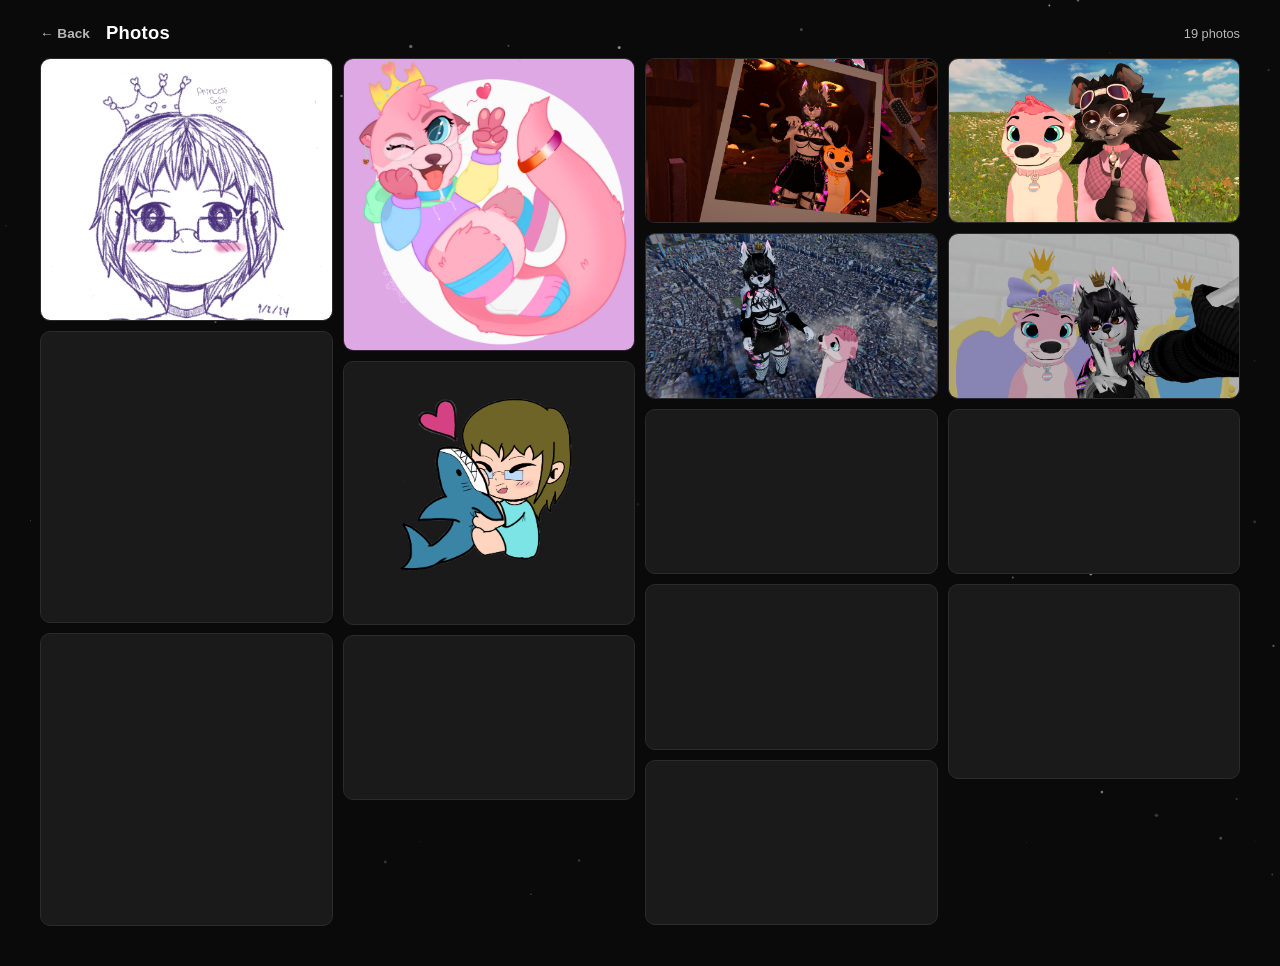
==== gallery.html @ e5745269 "update" ====
<!DOCTYPE html>
<html lang="en">
<head>
<meta charset="UTF-8">
<meta name="viewport" content="width=device-width, initial-scale=1.0">
<title>Serenity Belle | Photos</title>
<link rel="stylesheet" href="gallery.css">
</head>
<body>

  <canvas id="starfield" aria-hidden="true"></canvas>

  <header class="gallery-header">
    <a class="back-link" href="index.html">&larr; Back</a>
    <h1 class="gallery-title">Photos</h1>
    <span class="gallery-count" id="gallery-count"></span>
  </header>

  <main class="gallery" id="gallery" aria-live="polite">
    <p class="gallery-empty" id="gallery-empty" hidden>
      No photos yet — drop images into <code>/photos</code> and refresh.
    </p>
  </main>

  <div class="lightbox" id="lightbox" hidden>
    <button class="lightbox-close" id="lightbox-close" aria-label="Close">&times;</button>
    <img class="lightbox-img" id="lightbox-img" alt="">
  </div>

<script src="starfield.js"></script>
<script src="gallery.js"></script>
</body>
</html>
---- gallery.css ----
:root{
  --black:#0a0a0a;
  --white:#ffffff;
  --gray-100:#1a1a1a;
  --gray-300:#2b2b2b;
  --gray-600:#b8b8b8;
  --purple:#aa46ad;
  --gutter:10px;
  --side-pad:40px;
}

*{box-sizing:border-box; margin:0; padding:0;}

html,body{
  background:var(--black);
  color:var(--white);
  font-family:'Helvetica Neue', Arial, sans-serif;
}

#starfield{
  position:fixed;
  inset:0;
  z-index:0;
  pointer-events:none;
  background:var(--black);
}

.gallery-header{
  position:relative;
  z-index:1;
  display:flex;
  align-items:center;
  gap:16px;
  padding:22px var(--side-pad) 14px;
}

.back-link{
  color:var(--gray-600);
  text-decoration:none;
  font-size:.85rem;
  font-weight:600;
  transition:color .15s ease;
  flex-shrink:0;
}
.back-link:hover{ color:var(--white); }

.gallery-title{
  font-size:1.15rem;
  font-weight:800;
  letter-spacing:.3px;
  flex-shrink:0;
}

.gallery-count{
  margin-left:auto;
  font-size:.8rem;
  color:var(--gray-600);
  flex-shrink:0;
}

/* ── Masonry grid: CSS columns pack images with their natural aspect
   ratio, so there's no leftover blank space within a column — only the
   deliberate side padding and the fixed gutter between tiles/columns. ── */
.gallery{
  position:relative;
  z-index:1;
  column-gap:var(--gutter);
  column-width:260px;
  padding:0 var(--side-pad) 40px;
}

.gallery-empty{
  column-span:all;
  text-align:center;
  color:var(--gray-600);
  font-size:.9rem;
  padding:80px 20px;
}
.gallery-empty code{
  color:var(--white);
  background:var(--gray-100);
  padding:2px 6px;
  border-radius:4px;
  font-size:.85em;
}

.tile{
  break-inside:avoid;
  -webkit-column-break-inside:avoid;
  margin-bottom:var(--gutter);
  border-radius:10px;
  overflow:hidden;
  border:1.5px solid var(--gray-300);
  background:var(--gray-100);
}

.tile img{
  display:block;
  width:100%;
  height:auto;
  cursor:zoom-in;
  transition:transform .25s ease, filter .25s ease;
}
.tile img:hover{
  transform:scale(1.02);
  filter:brightness(1.05);
}

.lightbox{
  position:fixed;
  inset:0;
  z-index:10;
  background:rgba(10,10,10,.92);
  display:flex;
  align-items:center;
  justify-content:center;
  padding:40px;
}
.lightbox[hidden]{ display:none; }

.lightbox-img{
  max-width:100%;
  max-height:100%;
  border-radius:10px;
  box-shadow:0 20px 60px rgba(0,0,0,.6);
}

.lightbox-close{
  position:absolute;
  top:18px;
  right:24px;
  width:44px;
  height:44px;
  border-radius:50%;
  border:1.5px solid var(--white);
  background:var(--black);
  color:var(--white);
  font-size:1.4rem;
  line-height:1;
  cursor:pointer;
  transition:background .18s ease, border-color .18s ease, transform .18s ease;
}
.lightbox-close:hover{
  background:var(--purple);
  border-color:var(--purple);
  transform:translateY(-2px);
}

@media (max-width:480px){
  :root{ --side-pad:18px; --gutter:8px; }
  .gallery{ column-width:150px; }
  .gallery-header{ flex-wrap:wrap; }
}

@media (prefers-reduced-motion: reduce){
  .tile img{ transition:none; }
}
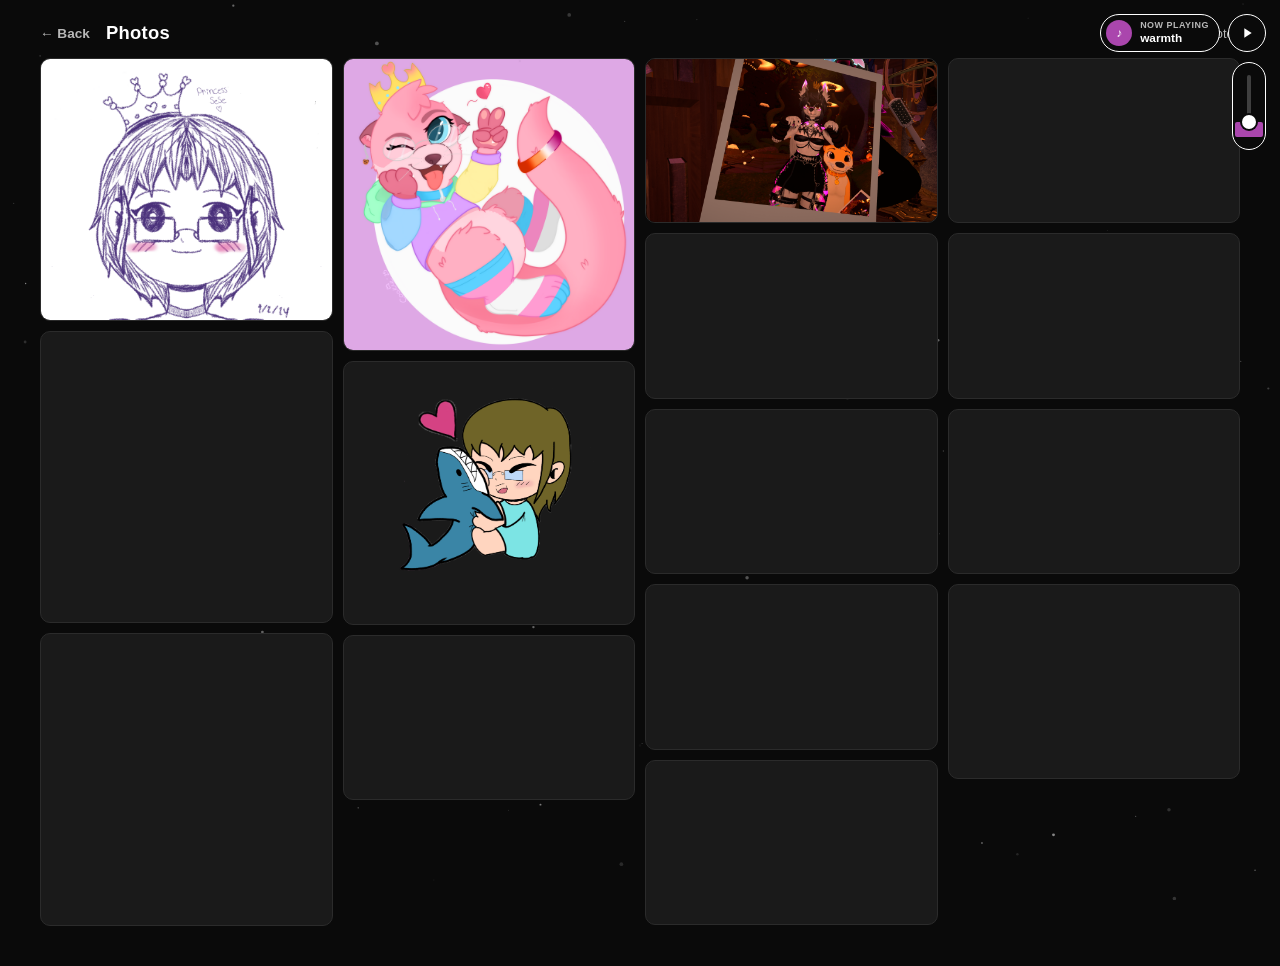
==== commit 4ff787e2: "Add files via upload" ====
--- a/gallery.html
+++ b/gallery.html
@@ -5,10 +5,37 @@
 <meta name="viewport" content="width=device-width, initial-scale=1.0">
 <title>Serenity Belle | Photos</title>
 <link rel="stylesheet" href="gallery.css">
+<link rel="stylesheet" href="music-player.css">
 </head>
 <body>
 
   <canvas id="starfield" aria-hidden="true"></canvas>
+
+  <audio id="bg-music" loop preload="auto"></audio>
+  <div class="music-control">
+    <div class="music-row">
+      <div class="music-meta">
+        <img id="music-art" class="music-art" src="" alt="" hidden>
+        <div id="music-art-fallback" class="music-art-fallback">♪</div>
+        <div class="music-text">
+          <span class="music-now-playing">Now Playing</span>
+          <span id="music-title" class="music-title">warmth</span>
+        </div>
+      </div>
+      <button id="music-toggle" class="music-toggle" aria-label="Pause music" aria-pressed="true">
+        <svg class="icon-play" viewBox="0 0 24 24"><path d="M8 5v14l11-7z"/></svg>
+        <svg class="icon-pause" viewBox="0 0 24 24"><path d="M6 5h4v14H6zM14 5h4v14h-4z"/></svg>
+      </button>
+    </div>
+    <div class="music-volume-wrap">
+      <div id="music-volume" class="music-volume" role="slider" tabindex="0"
+           aria-label="Music volume" aria-orientation="vertical" aria-valuenow="25">
+        <div class="music-volume-track"></div>
+        <div id="music-volume-fill" class="music-volume-fill"></div>
+        <div id="music-volume-thumb" class="music-volume-thumb"></div>
+      </div>
+    </div>
+  </div>
 
   <header class="gallery-header">
     <a class="back-link" href="index.html">&larr; Back</a>
@@ -28,6 +55,7 @@
   </div>
 
 <script src="starfield.js"></script>
+<script src="music-player.js"></script>
 <script src="gallery.js"></script>
 </body>
 </html>
--- a/music-player.css
+++ b/music-player.css
@@ -0,0 +1,209 @@
+/* ── Shared music widget ──────────────────────────────────────────
+   Used on every page (index, gallery, etc). Pulled out of style.css
+   so it stays identical everywhere instead of drifting per-page.
+
+   Positioning: plain position:fixed + safe-area insets, capped at a
+   real pixel max-width (not vw) so it can't balloon out on narrow
+   phones and cover the avatar/name underneath. ── */
+
+.music-control{
+  position:fixed;
+  top:calc(env(safe-area-inset-top, 0px) + 14px);
+  right:calc(env(safe-area-inset-right, 0px) + 14px);
+  z-index:50;
+  display:flex;
+  flex-direction:column;
+  align-items:flex-end;
+  gap:10px;
+  width:max-content;
+  max-width:190px;
+  pointer-events:none; /* only the interactive children opt back in below */
+}
+
+.music-row,
+.music-meta,
+.music-toggle,
+.music-volume-wrap{
+  pointer-events:auto;
+}
+
+.music-row{
+  display:flex;
+  align-items:center;
+  gap:8px;
+  max-width:100%;
+}
+
+.music-meta{
+  display:flex;
+  align-items:center;
+  gap:8px;
+  overflow:hidden;
+  min-width:0;
+  background:var(--black);
+  border:1.5px solid var(--white);
+  border-radius:999px;
+  padding:5px 10px 5px 5px;
+}
+
+.music-art{
+  width:26px; height:26px;
+  min-width:26px; min-height:26px;
+  max-width:26px; max-height:26px;
+  aspect-ratio:1/1;
+  border-radius:50%;
+  object-fit:cover;
+  object-position:center;
+  overflow:hidden;
+  flex-shrink:0;
+  display:block;
+}
+.music-art[hidden]{ display:none !important; }
+
+.music-art-fallback{
+  width:26px; height:26px;
+  min-width:26px; min-height:26px;
+  max-width:26px; max-height:26px;
+  aspect-ratio:1/1;
+  border-radius:50%;
+  display:flex;
+  align-items:center;
+  justify-content:center;
+  background:var(--purple);
+  color:var(--white);
+  font-family:'Helvetica Neue', Arial, sans-serif;
+  font-size:12px;
+  line-height:1;
+  flex-shrink:0;
+}
+.music-art-fallback[hidden]{ display:none !important; }
+
+.music-text{
+  display:flex;
+  flex-direction:column;
+  justify-content:center;
+  overflow:hidden;
+  min-width:0;
+  flex:1 1 auto;
+}
+
+.music-now-playing,
+.music-title{
+  font-family:'Helvetica Neue', Arial, sans-serif;
+  font-weight:600;
+  line-height:1.25;
+}
+
+.music-now-playing{
+  font-size:.56rem;
+  letter-spacing:.5px;
+  text-transform:uppercase;
+  color:var(--gray-600);
+}
+
+.music-title{
+  font-size:.74rem;
+  white-space:nowrap;
+  overflow:hidden;
+  text-overflow:ellipsis;
+  max-width:100px;
+}
+
+.music-toggle{
+  width:38px; height:38px;
+  border-radius:50%;
+  border:1.5px solid var(--white);
+  background:var(--black);
+  display:flex; align-items:center; justify-content:center;
+  cursor:pointer;
+  flex-shrink:0;
+  transition: background .18s ease, transform .18s ease, border-color .18s ease;
+}
+.music-toggle svg{
+  width:16px; height:16px;
+  fill:var(--white);
+}
+.music-toggle .icon-pause{display:none;}
+.music-toggle.is-playing .icon-play{display:none;}
+.music-toggle.is-playing .icon-pause{display:block;}
+.music-toggle:hover{
+  background:var(--purple);
+  border-color:var(--purple);
+  transform:translateY(-2px);
+}
+
+/* Custom vertical volume slider — built from plain divs and driven by
+   pointer events in JS instead of a native <input type="range">.
+   Native vertical range styling (rotated transform, or
+   -webkit-appearance:slider-vertical / writing-mode) turned out to be
+   unreliable: browsers differ on how they map touch/pointer
+   coordinates onto a re-oriented track, which is why dragging it did
+   nothing on some devices. Building it ourselves means the hit area
+   and the value calculation are the exact same code, so it can't
+   drift out of sync. */
+.music-volume-wrap{
+  background:var(--black);
+  border:1.5px solid var(--white);
+  border-radius:999px;
+  padding:12px 0;
+  width:34px;
+  height:88px;
+  display:flex;
+  align-items:center;
+  justify-content:center;
+}
+.music-volume{
+  position:relative;
+  width:28px;
+  height:100%;
+  touch-action:none;
+  cursor:pointer;
+}
+.music-volume-track{
+  position:absolute;
+  left:50%;
+  top:0;
+  bottom:0;
+  width:4px;
+  border-radius:2px;
+  background:rgba(255,255,255,.22);
+  transform:translateX(-50%);
+  pointer-events:none;
+}
+.music-volume-fill{
+  position:absolute;
+  left:0;
+  right:0;
+  bottom:0;
+  height:25%; /* overwritten inline by JS as the value changes */
+  border-radius:2px;
+  background:var(--purple);
+  pointer-events:none;
+}
+.music-volume-thumb{
+  position:absolute;
+  left:50%;
+  bottom:25%; /* overwritten inline by JS as the value changes */
+  width:14px;
+  height:14px;
+  border-radius:50%;
+  background:var(--white);
+  box-shadow:0 0 0 2px var(--black);
+  transform:translate(-50%, 50%);
+  pointer-events:none;
+}
+
+@media (max-width:480px){
+  .music-control{
+    max-width:150px;
+    top:calc(env(safe-area-inset-top, 0px) + 10px);
+    right:calc(env(safe-area-inset-right, 0px) + 10px);
+    gap:8px;
+  }
+  .music-now-playing{ display:none; }
+  .music-title{ max-width:70px; font-size:.7rem; }
+  .music-art, .music-art-fallback{ width:22px; height:22px; min-width:22px; min-height:22px; max-width:22px; max-height:22px; }
+  .music-toggle{ width:34px; height:34px; }
+  .music-volume-wrap{ width:28px; height:70px; padding:10px 0; }
+  .music-volume{ width:24px; }
+}
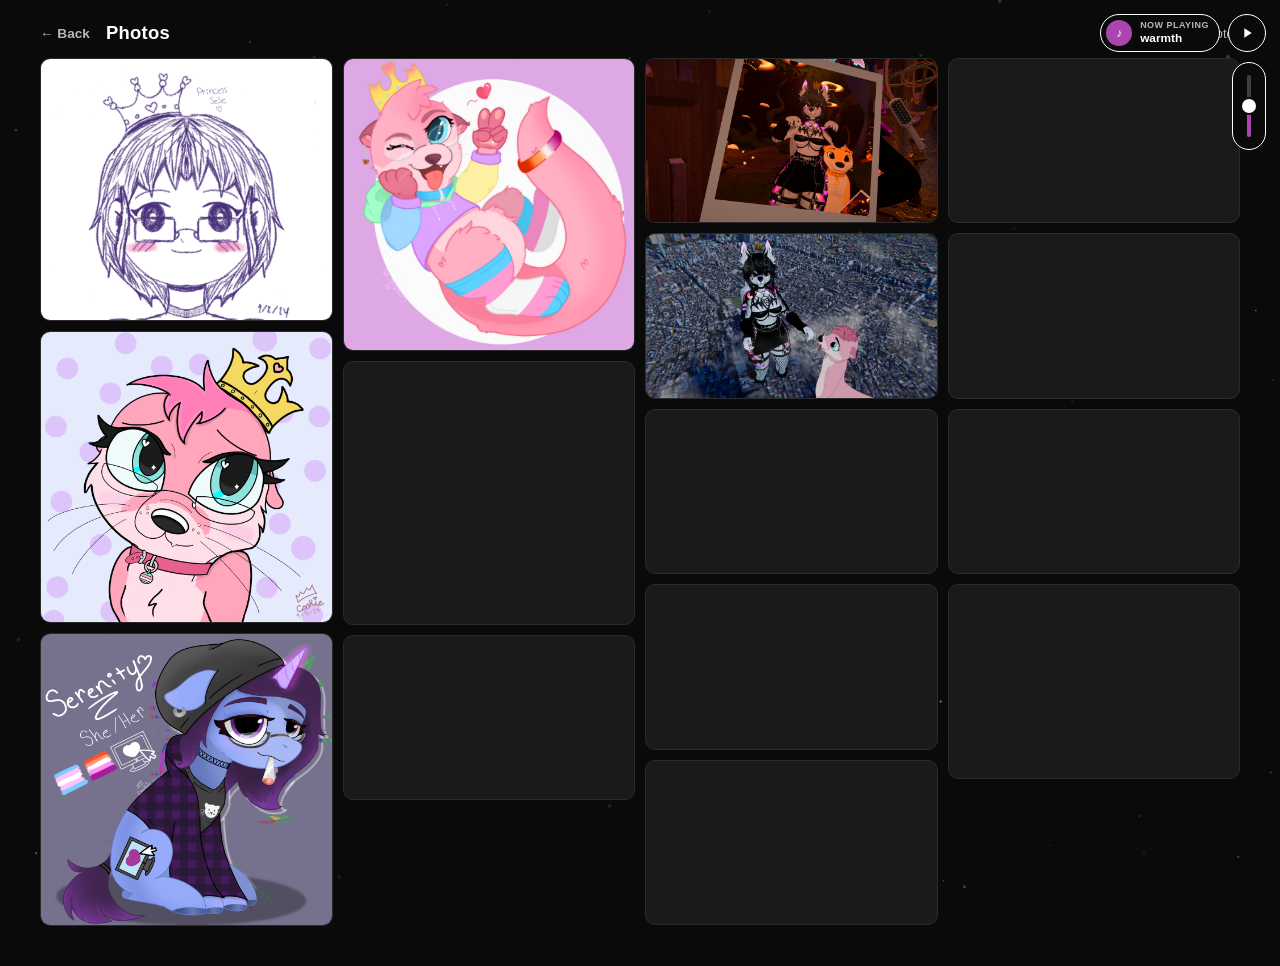
==== commit a07b7258: "Add files via upload" ====
--- a/gallery.html
+++ b/gallery.html
@@ -29,7 +29,7 @@
     </div>
     <div class="music-volume-wrap">
       <div id="music-volume" class="music-volume" role="slider" tabindex="0"
-           aria-label="Music volume" aria-orientation="vertical" aria-valuenow="25">
+           aria-label="Music volume" aria-orientation="vertical" aria-valuenow="50">
         <div class="music-volume-track"></div>
         <div id="music-volume-fill" class="music-volume-fill"></div>
         <div id="music-volume-thumb" class="music-volume-thumb"></div>
--- a/music-player.css
+++ b/music-player.css
@@ -172,12 +172,13 @@
 }
 .music-volume-fill{
   position:absolute;
-  left:0;
-  right:0;
+  left:50%;
   bottom:0;
+  width:4px;
   height:25%; /* overwritten inline by JS as the value changes */
   border-radius:2px;
   background:var(--purple);
+  transform:translateX(-50%);
   pointer-events:none;
 }
 .music-volume-thumb{
@@ -207,3 +208,14 @@
   .music-volume-wrap{ width:28px; height:70px; padding:10px 0; }
   .music-volume{ width:24px; }
 }
+
+/* Toggle-only mode: some pages (e.g. iloveyou.html) want the music to
+   keep playing/persisting via the same shared player, but with no
+   visible widget chrome except the play/pause button itself. */
+.music-control.toggle-only .music-meta,
+.music-control.toggle-only .music-volume-wrap{
+  display:none;
+}
+.music-control.toggle-only .music-row{
+  gap:0;
+}
